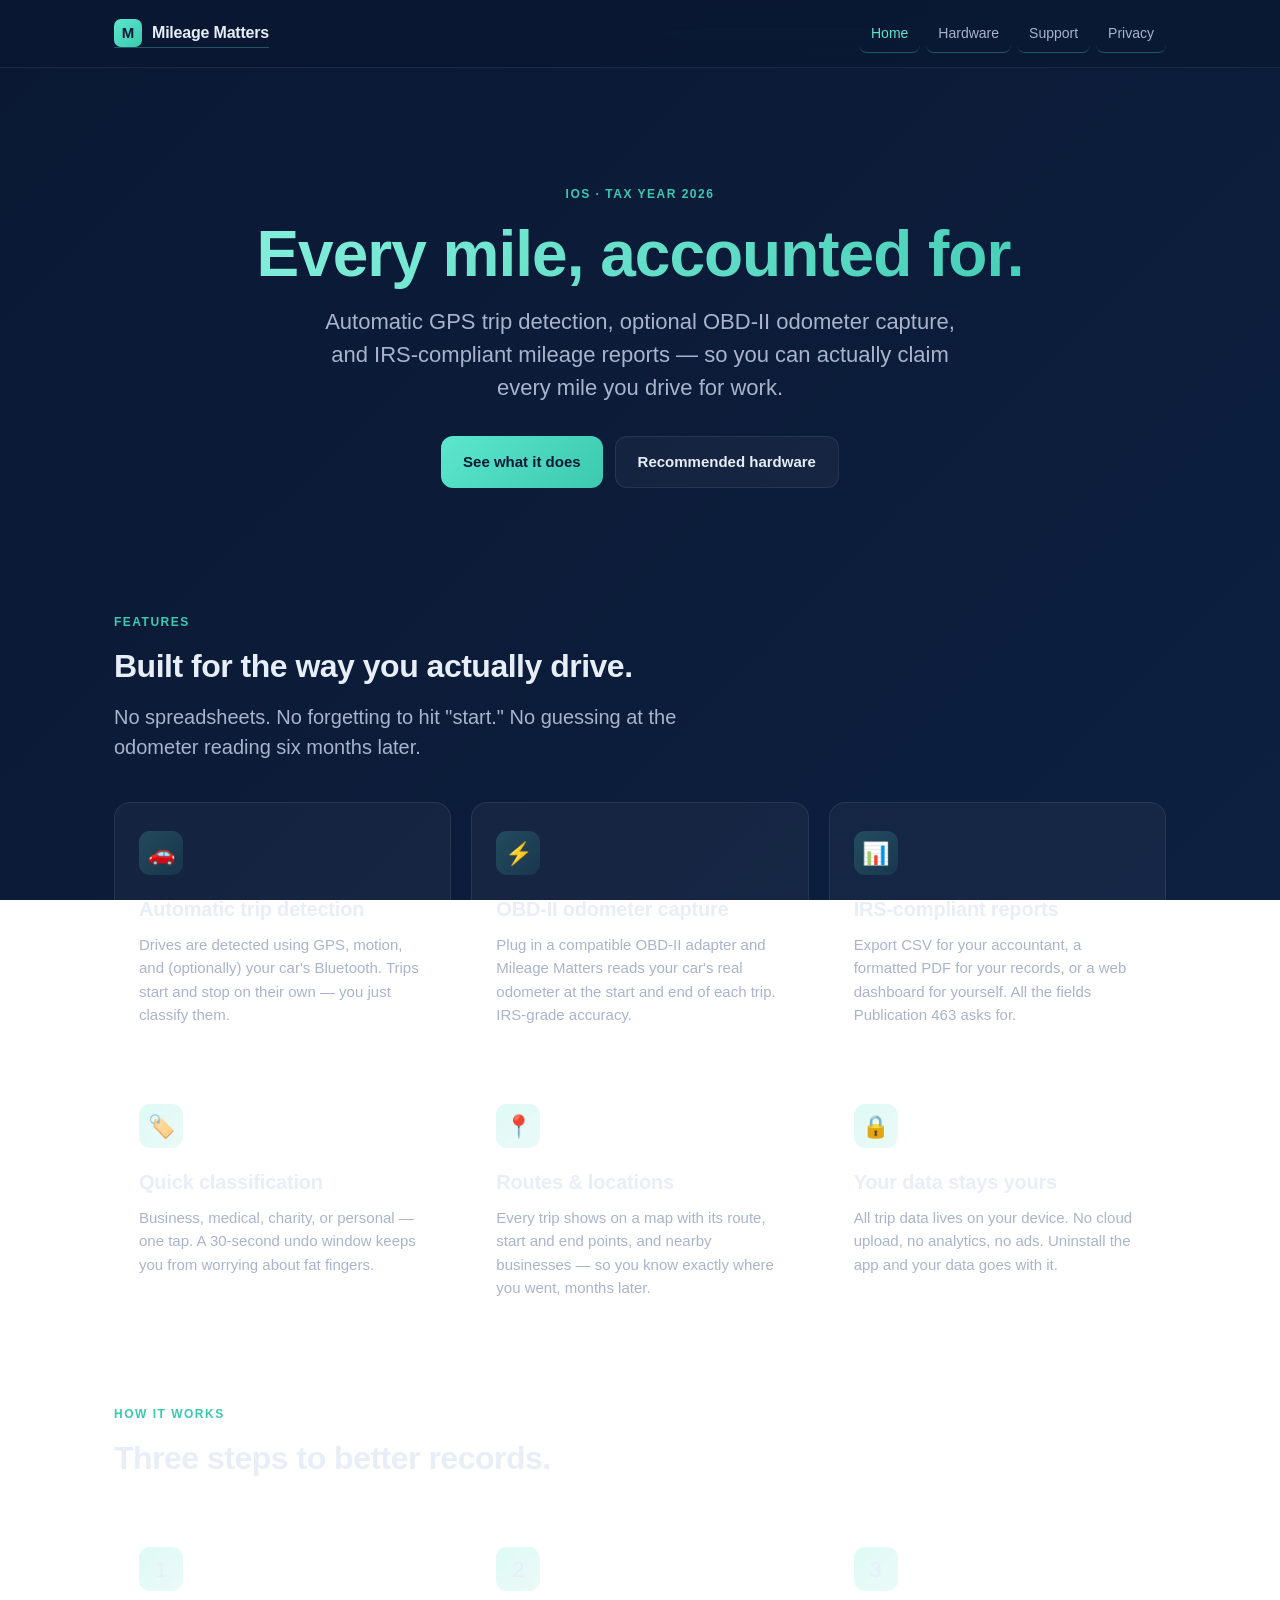
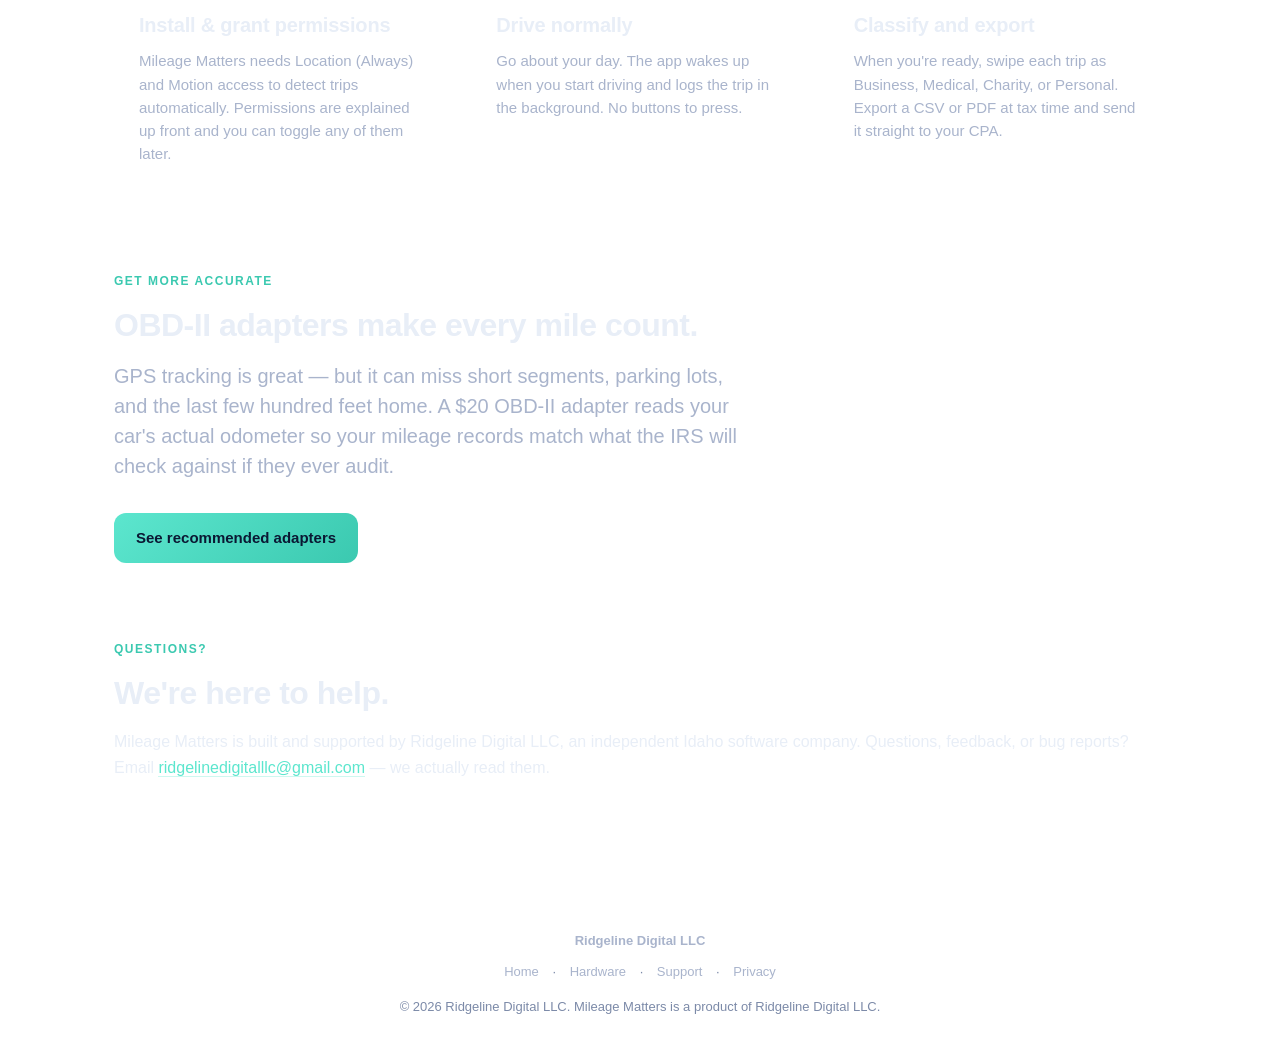
==== index.html @ 7e218392 "Add files via upload" ====
<!DOCTYPE html>
<html lang="en">
<head>
<meta charset="UTF-8">
<meta name="viewport" content="width=device-width, initial-scale=1.0">
<title>Mileage Matters — Automatic IRS Mileage Tracker for iPhone</title>
<meta name="description" content="Automatically track business, medical, and charity miles for IRS tax deductions. GPS + OBD-II odometer capture. Built by Ridgeline Digital LLC.">
<link rel="stylesheet" href="styles.css">
</head>
<body>

<nav class="site-nav">
  <div class="site-nav-inner">
    <a href="index.html" class="brand">
      <div class="brand-mark">M</div>
      <span>Mileage Matters</span>
    </a>
    <div class="nav-links">
      <a href="index.html" class="active">Home</a>
      <a href="hardware.html">Hardware</a>
      <a href="support.html">Support</a>
      <a href="https://supermann-id.github.io/mileage-tracker-privacy/privacy-policy.html">Privacy</a>
    </div>
  </div>
</nav>

<div class="container">

  <section class="hero">
    <span class="eyebrow">iOS · Tax Year 2026</span>
    <h1>Every mile, accounted for.</h1>
    <p class="lede">Automatic GPS trip detection, optional OBD-II odometer capture, and IRS-compliant mileage reports — so you can actually claim every mile you drive for work.</p>

    <div class="cta-row">
      <a href="#features" class="button button-primary">See what it does</a>
      <a href="hardware.html" class="button button-secondary">Recommended hardware</a>
    </div>
  </section>

  <section id="features">
    <span class="eyebrow">Features</span>
    <h2>Built for the way you actually drive.</h2>
    <p class="lede">No spreadsheets. No forgetting to hit "start." No guessing at the odometer reading six months later.</p>

    <div class="feature-grid">

      <div class="feature-card">
        <div class="feature-icon">🚗</div>
        <h3>Automatic trip detection</h3>
        <p>Drives are detected using GPS, motion, and (optionally) your car's Bluetooth. Trips start and stop on their own — you just classify them.</p>
      </div>

      <div class="feature-card">
        <div class="feature-icon">⚡</div>
        <h3>OBD-II odometer capture</h3>
        <p>Plug in a compatible OBD-II adapter and Mileage Matters reads your car's real odometer at the start and end of each trip. IRS-grade accuracy.</p>
      </div>

      <div class="feature-card">
        <div class="feature-icon">📊</div>
        <h3>IRS-compliant reports</h3>
        <p>Export CSV for your accountant, a formatted PDF for your records, or a web dashboard for yourself. All the fields Publication 463 asks for.</p>
      </div>

      <div class="feature-card">
        <div class="feature-icon">🏷️</div>
        <h3>Quick classification</h3>
        <p>Business, medical, charity, or personal — one tap. A 30-second undo window keeps you from worrying about fat fingers.</p>
      </div>

      <div class="feature-card">
        <div class="feature-icon">📍</div>
        <h3>Routes & locations</h3>
        <p>Every trip shows on a map with its route, start and end points, and nearby businesses — so you know exactly where you went, months later.</p>
      </div>

      <div class="feature-card">
        <div class="feature-icon">🔒</div>
        <h3>Your data stays yours</h3>
        <p>All trip data lives on your device. No cloud upload, no analytics, no ads. Uninstall the app and your data goes with it.</p>
      </div>

    </div>
  </section>

  <section>
    <span class="eyebrow">How it works</span>
    <h2>Three steps to better records.</h2>

    <div class="feature-grid">

      <div class="feature-card">
        <div class="feature-icon">1</div>
        <h3>Install & grant permissions</h3>
        <p>Mileage Matters needs Location (Always) and Motion access to detect trips automatically. Permissions are explained up front and you can toggle any of them later.</p>
      </div>

      <div class="feature-card">
        <div class="feature-icon">2</div>
        <h3>Drive normally</h3>
        <p>Go about your day. The app wakes up when you start driving and logs the trip in the background. No buttons to press.</p>
      </div>

      <div class="feature-card">
        <div class="feature-icon">3</div>
        <h3>Classify and export</h3>
        <p>When you're ready, swipe each trip as Business, Medical, Charity, or Personal. Export a CSV or PDF at tax time and send it straight to your CPA.</p>
      </div>

    </div>
  </section>

  <section>
    <span class="eyebrow">Get more accurate</span>
    <h2>OBD-II adapters make every mile count.</h2>
    <p class="lede">GPS tracking is great — but it can miss short segments, parking lots, and the last few hundred feet home. A $20 OBD-II adapter reads your car's actual odometer so your mileage records match what the IRS will check against if they ever audit.</p>

    <div class="cta-row" style="justify-content: flex-start;">
      <a href="hardware.html" class="button button-primary">See recommended adapters</a>
    </div>
  </section>

  <section>
    <span class="eyebrow">Questions?</span>
    <h2>We're here to help.</h2>
    <p>Mileage Matters is built and supported by Ridgeline Digital LLC, an independent Idaho software company. Questions, feedback, or bug reports? Email <a href="mailto:ridgelinedigitalllc@gmail.com">ridgelinedigitalllc@gmail.com</a> — we actually read them.</p>
  </section>

</div>

<footer class="site-footer">
  <div class="footer-brand">Ridgeline Digital LLC</div>
  <div>
    <a href="index.html">Home</a> ·
    <a href="hardware.html">Hardware</a> ·
    <a href="support.html">Support</a> ·
    <a href="https://supermann-id.github.io/mileage-tracker-privacy/privacy-policy.html">Privacy</a>
  </div>
  <div style="margin-top: 14px;">© 2026 Ridgeline Digital LLC. Mileage Matters is a product of Ridgeline Digital LLC.</div>
</footer>

</body>
</html>
---- styles.css ----
/* Ridgeline Digital — Shared Stylesheet
   Used by: index.html, hardware.html, support.html
   ------------------------------------------------ */

:root {
  --bg: #0A1833;
  --bg-end: #0D2040;
  --surface: #122449;
  --surface-raised: rgba(255, 255, 255, 0.04);
  --border: rgba(255, 255, 255, 0.08);
  --text: #E8EEF7;
  --text-secondary: #A9B4CC;
  --text-muted: #7C8AA8;
  --accent: #3BC9B0;
  --accent-light: #5CE6CE;
  --accent-bright: #8FF5E2;
  --warn: #FFB547;
  --success: #55D98B;
}

* { box-sizing: border-box; }

html { scroll-behavior: smooth; }

body {
  margin: 0;
  padding: 0;
  font-family: -apple-system, BlinkMacSystemFont, "Segoe UI", Roboto, "Helvetica Neue", Arial, sans-serif;
  background: linear-gradient(135deg, var(--bg) 0%, var(--bg-end) 100%);
  background-attachment: fixed;
  color: var(--text);
  line-height: 1.6;
  min-height: 100vh;
  -webkit-font-smoothing: antialiased;
  -moz-osx-font-smoothing: grayscale;
}

/* ───────── Site nav ───────── */

.site-nav {
  position: sticky;
  top: 0;
  z-index: 100;
  backdrop-filter: blur(20px);
  -webkit-backdrop-filter: blur(20px);
  background: rgba(10, 24, 51, 0.85);
  border-bottom: 1px solid var(--border);
}

.site-nav-inner {
  max-width: 1100px;
  margin: 0 auto;
  padding: 14px 24px;
  display: flex;
  align-items: center;
  justify-content: space-between;
  gap: 16px;
}

.brand {
  display: flex;
  align-items: center;
  gap: 10px;
  font-size: 16px;
  font-weight: 700;
  color: var(--text);
  text-decoration: none;
  letter-spacing: -0.2px;
}

.brand-mark {
  width: 28px;
  height: 28px;
  border-radius: 7px;
  background: linear-gradient(135deg, var(--accent-light), var(--accent));
  display: grid;
  place-items: center;
  font-size: 15px;
  color: #0A1833;
  font-weight: 900;
}

.nav-links {
  display: flex;
  gap: 6px;
  align-items: center;
}

.nav-links a {
  color: var(--text-secondary);
  text-decoration: none;
  font-size: 14px;
  font-weight: 500;
  padding: 8px 12px;
  border-radius: 8px;
  transition: color 0.15s, background 0.15s;
}

.nav-links a:hover {
  color: var(--accent-light);
  background: rgba(92, 230, 206, 0.08);
}

.nav-links a.active {
  color: var(--accent-light);
}

/* ───────── Layout containers ───────── */

.container {
  max-width: 1100px;
  margin: 0 auto;
  padding: 48px 24px 96px;
}

.container-narrow {
  max-width: 760px;
  margin: 0 auto;
  padding: 48px 24px 96px;
}

section {
  margin-bottom: 72px;
}

section:last-child {
  margin-bottom: 0;
}

/* ───────── Typography ───────── */

.eyebrow {
  display: inline-block;
  font-size: 12px;
  font-weight: 700;
  letter-spacing: 1.5px;
  text-transform: uppercase;
  color: var(--accent);
  margin-bottom: 14px;
}

h1 {
  font-size: 52px;
  font-weight: 800;
  margin: 0 0 16px;
  letter-spacing: -1px;
  line-height: 1.1;
  background: linear-gradient(135deg, var(--accent-bright), var(--accent));
  -webkit-background-clip: text;
  -webkit-text-fill-color: transparent;
  background-clip: text;
}

h2 {
  font-size: 32px;
  font-weight: 700;
  margin: 0 0 16px;
  letter-spacing: -0.5px;
  line-height: 1.25;
}

h3 {
  font-size: 20px;
  font-weight: 600;
  margin: 0 0 10px;
  letter-spacing: -0.2px;
  color: var(--accent-light);
}

.lede {
  font-size: 20px;
  color: var(--text-secondary);
  max-width: 640px;
  margin: 0 0 32px;
  line-height: 1.5;
}

p { margin: 0 0 14px; }

strong { color: var(--accent-light); font-weight: 600; }

a {
  color: var(--accent-light);
  text-decoration: none;
  border-bottom: 1px solid rgba(92, 230, 206, 0.3);
  transition: border-color 0.15s;
}
a:hover { border-bottom-color: var(--accent-light); }

ul { padding-left: 22px; margin: 0 0 14px; }
li { margin-bottom: 8px; }

/* ───────── Hero section (landing page) ───────── */

.hero {
  padding: 64px 0 48px;
  text-align: center;
}

.hero h1 {
  font-size: 64px;
}

.hero .lede {
  font-size: 22px;
  margin-left: auto;
  margin-right: auto;
}

.cta-row {
  display: flex;
  gap: 12px;
  justify-content: center;
  flex-wrap: wrap;
  margin-top: 28px;
}

.button {
  display: inline-flex;
  align-items: center;
  gap: 8px;
  padding: 13px 22px;
  font-size: 15px;
  font-weight: 600;
  border-radius: 12px;
  text-decoration: none;
  border: none;
  cursor: pointer;
  transition: transform 0.15s, box-shadow 0.15s, background 0.15s;
}

.button-primary {
  background: linear-gradient(135deg, var(--accent-light), var(--accent));
  color: #0A1833;
}
.button-primary:hover {
  transform: translateY(-1px);
  box-shadow: 0 8px 24px rgba(92, 230, 206, 0.25);
  border-bottom: none;
}

.button-secondary {
  background: var(--surface-raised);
  color: var(--text);
  border: 1px solid var(--border);
}
.button-secondary:hover {
  background: rgba(255, 255, 255, 0.08);
  border-bottom: 1px solid var(--border);
}

/* ───────── Feature grid ───────── */

.feature-grid {
  display: grid;
  grid-template-columns: repeat(auto-fit, minmax(280px, 1fr));
  gap: 20px;
  margin-top: 40px;
}

.feature-card {
  padding: 28px 24px;
  background: var(--surface-raised);
  border: 1px solid var(--border);
  border-radius: 16px;
  transition: transform 0.2s, border-color 0.2s;
}

.feature-card:hover {
  transform: translateY(-2px);
  border-color: rgba(92, 230, 206, 0.25);
}

.feature-icon {
  width: 44px;
  height: 44px;
  border-radius: 11px;
  background: linear-gradient(135deg, rgba(92, 230, 206, 0.2), rgba(59, 201, 176, 0.1));
  display: grid;
  place-items: center;
  margin-bottom: 18px;
  font-size: 22px;
}

.feature-card h3 {
  margin-bottom: 8px;
  color: var(--text);
}

.feature-card p {
  margin: 0;
  color: var(--text-secondary);
  font-size: 15px;
  line-height: 1.55;
}

/* ───────── Hardware / product cards ───────── */

.product-list {
  display: grid;
  grid-template-columns: repeat(auto-fit, minmax(320px, 1fr));
  gap: 20px;
  margin-top: 32px;
}

.product-card {
  background: var(--surface-raised);
  border: 1px solid var(--border);
  border-radius: 16px;
  padding: 24px;
  display: flex;
  flex-direction: column;
}

.product-card .badge {
  align-self: flex-start;
  display: inline-block;
  padding: 4px 10px;
  font-size: 11px;
  font-weight: 700;
  letter-spacing: 0.6px;
  text-transform: uppercase;
  border-radius: 6px;
  margin-bottom: 14px;
}
.product-card .badge.recommended {
  background: rgba(59, 201, 176, 0.15);
  color: var(--accent-light);
}
.product-card .badge.budget {
  background: rgba(255, 181, 71, 0.15);
  color: var(--warn);
}

.product-card h3 {
  color: var(--text);
  font-size: 18px;
  margin-bottom: 6px;
}

.product-card .model {
  color: var(--text-muted);
  font-size: 13px;
  margin-bottom: 14px;
}

.product-card .description {
  color: var(--text-secondary);
  font-size: 14px;
  line-height: 1.55;
  flex-grow: 1;
  margin-bottom: 16px;
}

.product-card .price {
  color: var(--text);
  font-size: 15px;
  font-weight: 600;
  margin-bottom: 16px;
}

.product-card .button {
  align-self: flex-start;
  width: auto;
}

/* ───────── Disclosure & info boxes ───────── */

.disclosure {
  padding: 16px 20px;
  background: rgba(255, 181, 71, 0.08);
  border-left: 3px solid var(--warn);
  border-radius: 8px;
  font-size: 13px;
  color: var(--text-secondary);
  margin-bottom: 32px;
}

.info-box {
  padding: 20px 24px;
  background: var(--surface-raised);
  border: 1px solid var(--border);
  border-radius: 12px;
  margin: 24px 0;
}

.info-box h3 {
  margin-top: 0;
  font-size: 16px;
}

/* ───────── Footer ───────── */

.site-footer {
  border-top: 1px solid var(--border);
  padding: 40px 24px;
  text-align: center;
  color: var(--text-muted);
  font-size: 13px;
}

.site-footer a {
  color: var(--text-secondary);
  margin: 0 10px;
  border-bottom: none;
}
.site-footer a:hover {
  color: var(--accent-light);
}

.footer-brand {
  color: var(--text-secondary);
  margin-bottom: 10px;
  font-weight: 600;
}

/* ───────── Mobile tweaks ───────── */

@media (max-width: 640px) {
  h1 { font-size: 38px; }
  .hero h1 { font-size: 44px; }
  h2 { font-size: 26px; }
  .lede { font-size: 17px; }
  .hero .lede { font-size: 18px; }
  .container, .container-narrow { padding: 32px 20px 64px; }
  .site-nav-inner { padding: 12px 18px; }
  .nav-links a { padding: 6px 10px; font-size: 13px; }
  .brand { font-size: 15px; }
}
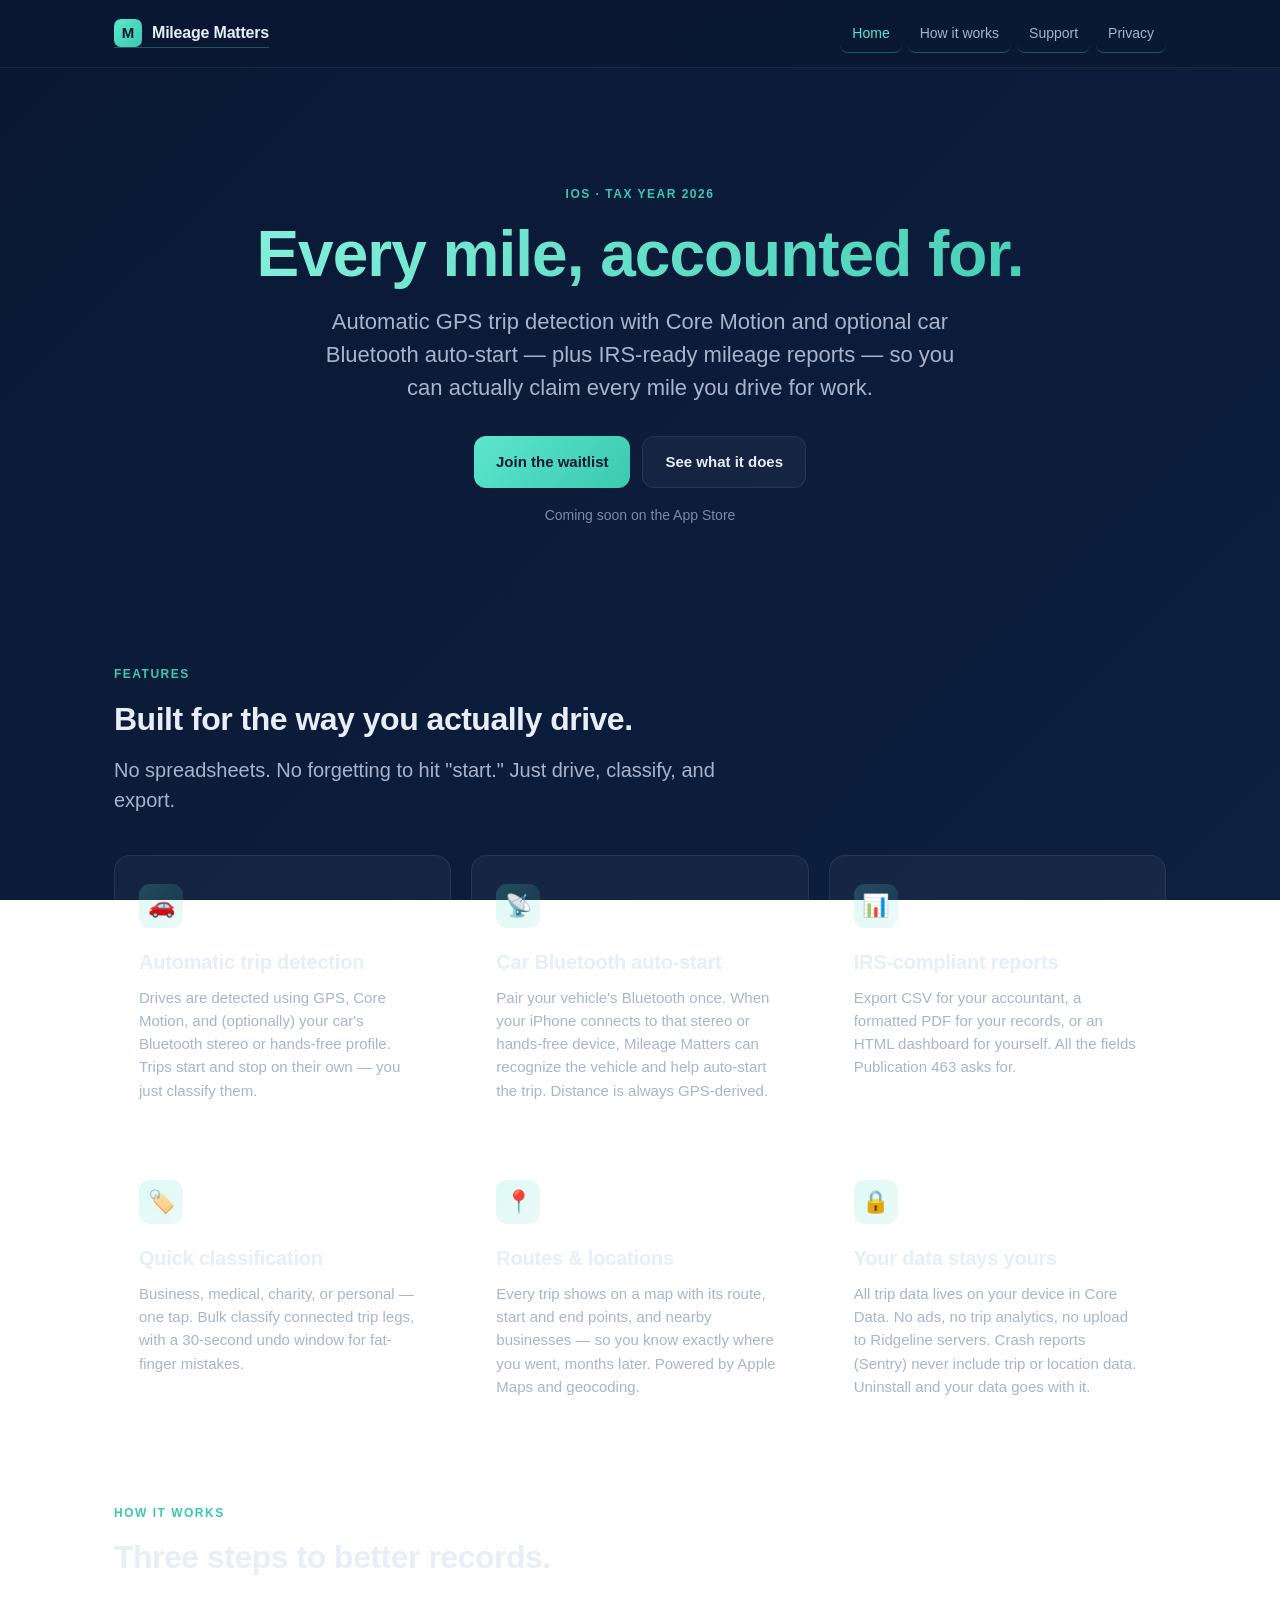
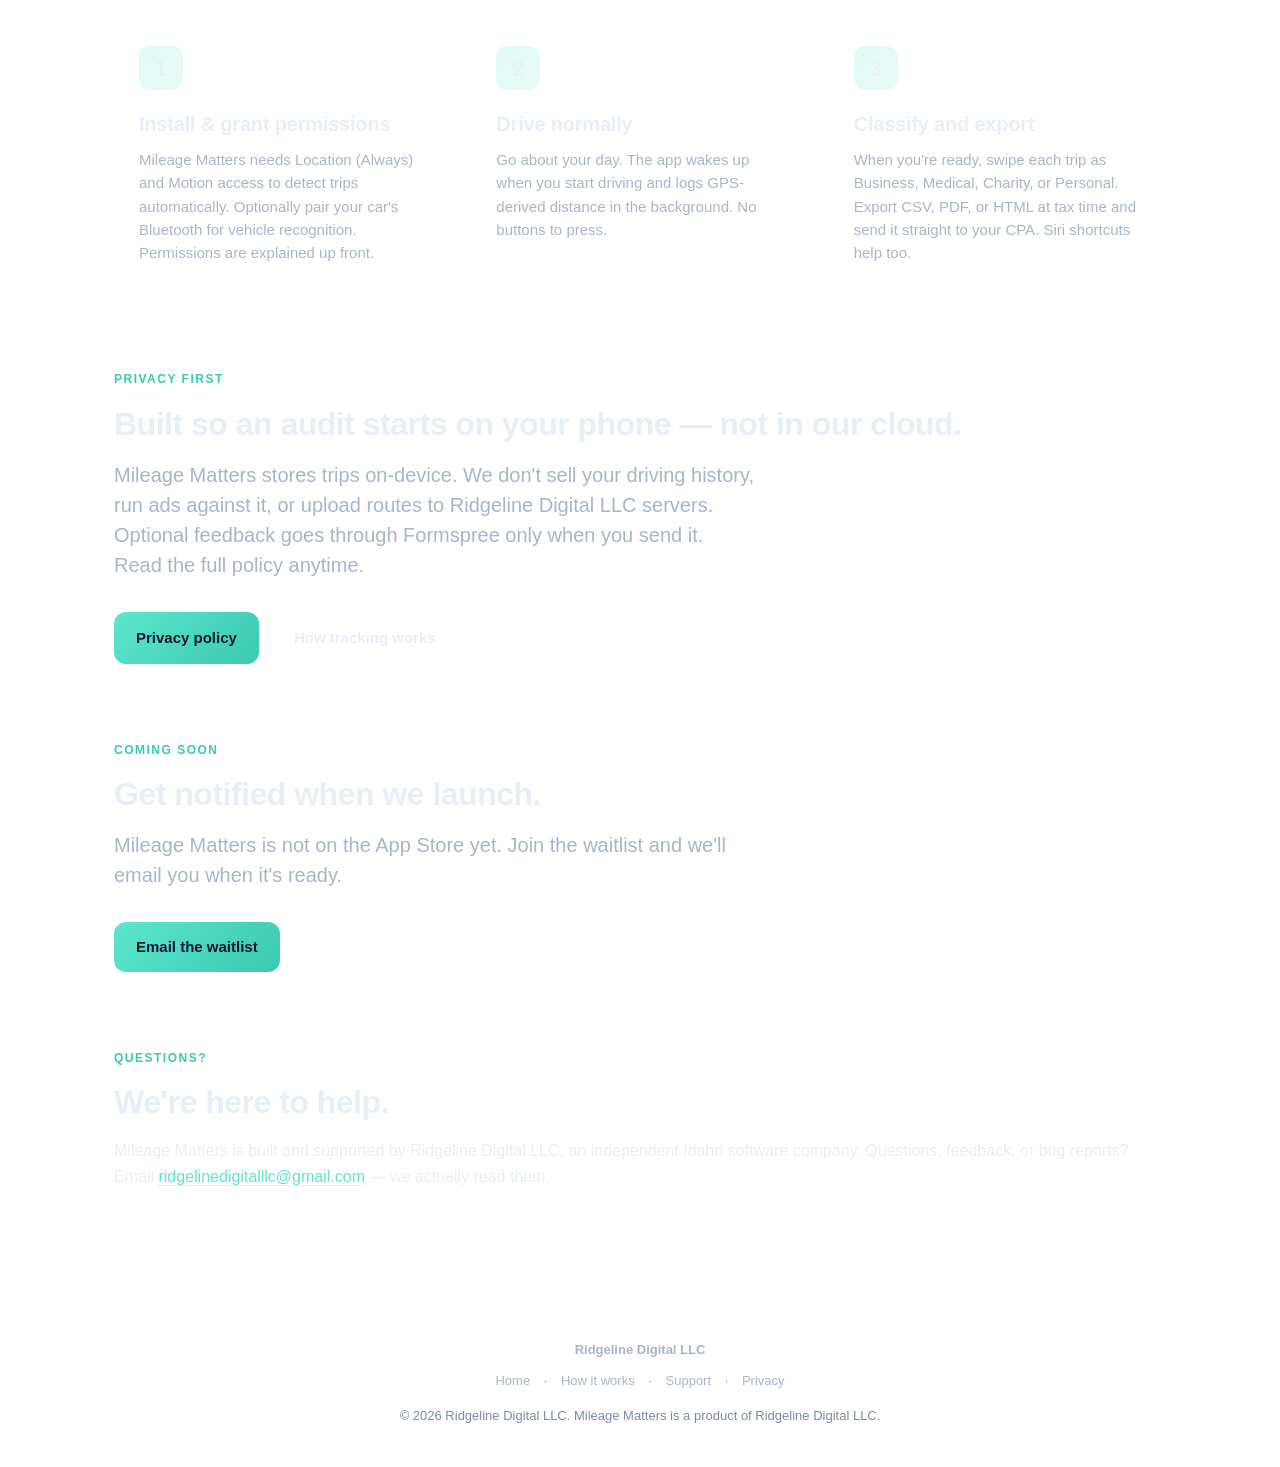
==== commit 6f1ecb8f: "Update index.html: GPS/BT messaging, waitlist CTA, local privacy links" ====
--- a/index.html
+++ b/index.html
@@ -4,7 +4,7 @@
 <meta charset="UTF-8">
 <meta name="viewport" content="width=device-width, initial-scale=1.0">
 <title>Mileage Matters — Automatic IRS Mileage Tracker for iPhone</title>
-<meta name="description" content="Automatically track business, medical, and charity miles for IRS tax deductions. GPS + OBD-II odometer capture. Built by Ridgeline Digital LLC.">
+<meta name="description" content="Automatically track business, medical, and charity miles for IRS tax deductions. GPS + Core Motion trip detection with optional car Bluetooth auto-start. Built by Ridgeline Digital LLC.">
 <link rel="stylesheet" href="styles.css">
 </head>
 <body>
@@ -17,9 +17,9 @@
     </a>
     <div class="nav-links">
       <a href="index.html" class="active">Home</a>
-      <a href="hardware.html">Hardware</a>
+      <a href="hardware.html">How it works</a>
       <a href="support.html">Support</a>
-      <a href="https://supermann-id.github.io/mileage-tracker-privacy/privacy-policy.html">Privacy</a>
+      <a href="privacy-policy.html">Privacy</a>
     </div>
   </div>
 </nav>
@@ -29,55 +29,56 @@
   <section class="hero">
     <span class="eyebrow">iOS · Tax Year 2026</span>
     <h1>Every mile, accounted for.</h1>
-    <p class="lede">Automatic GPS trip detection, optional OBD-II odometer capture, and IRS-compliant mileage reports — so you can actually claim every mile you drive for work.</p>
+    <p class="lede">Automatic GPS trip detection with Core Motion and optional car Bluetooth auto-start — plus IRS-ready mileage reports — so you can actually claim every mile you drive for work.</p>
 
     <div class="cta-row">
-      <a href="#features" class="button button-primary">See what it does</a>
-      <a href="hardware.html" class="button button-secondary">Recommended hardware</a>
+      <a href="mailto:ridgelinedigitalllc@gmail.com?subject=Mileage%20Matters%20waitlist" class="button button-primary">Join the waitlist</a>
+      <a href="#features" class="button button-secondary">See what it does</a>
     </div>
+    <p style="margin-top: 16px; color: var(--text-muted); font-size: 14px;">Coming soon on the App Store</p>
   </section>
 
   <section id="features">
     <span class="eyebrow">Features</span>
     <h2>Built for the way you actually drive.</h2>
-    <p class="lede">No spreadsheets. No forgetting to hit "start." No guessing at the odometer reading six months later.</p>
+    <p class="lede">No spreadsheets. No forgetting to hit "start." Just drive, classify, and export.</p>
 
     <div class="feature-grid">
 
       <div class="feature-card">
         <div class="feature-icon">🚗</div>
         <h3>Automatic trip detection</h3>
-        <p>Drives are detected using GPS, motion, and (optionally) your car's Bluetooth. Trips start and stop on their own — you just classify them.</p>
+        <p>Drives are detected using GPS, Core Motion, and (optionally) your car's Bluetooth stereo or hands-free profile. Trips start and stop on their own — you just classify them.</p>
       </div>
 
       <div class="feature-card">
-        <div class="feature-icon">⚡</div>
-        <h3>OBD-II odometer capture</h3>
-        <p>Plug in a compatible OBD-II adapter and Mileage Matters reads your car's real odometer at the start and end of each trip. IRS-grade accuracy.</p>
+        <div class="feature-icon">📡</div>
+        <h3>Car Bluetooth auto-start</h3>
+        <p>Pair your vehicle's Bluetooth once. When your iPhone connects to that stereo or hands-free device, Mileage Matters can recognize the vehicle and help auto-start the trip. Distance is always GPS-derived.</p>
       </div>
 
       <div class="feature-card">
         <div class="feature-icon">📊</div>
         <h3>IRS-compliant reports</h3>
-        <p>Export CSV for your accountant, a formatted PDF for your records, or a web dashboard for yourself. All the fields Publication 463 asks for.</p>
+        <p>Export CSV for your accountant, a formatted PDF for your records, or an HTML dashboard for yourself. All the fields Publication 463 asks for.</p>
       </div>
 
       <div class="feature-card">
         <div class="feature-icon">🏷️</div>
         <h3>Quick classification</h3>
-        <p>Business, medical, charity, or personal — one tap. A 30-second undo window keeps you from worrying about fat fingers.</p>
+        <p>Business, medical, charity, or personal — one tap. Bulk classify connected trip legs, with a 30-second undo window for fat-finger mistakes.</p>
       </div>
 
       <div class="feature-card">
         <div class="feature-icon">📍</div>
-        <h3>Routes & locations</h3>
-        <p>Every trip shows on a map with its route, start and end points, and nearby businesses — so you know exactly where you went, months later.</p>
+        <h3>Routes &amp; locations</h3>
+        <p>Every trip shows on a map with its route, start and end points, and nearby businesses — so you know exactly where you went, months later. Powered by Apple Maps and geocoding.</p>
       </div>
 
       <div class="feature-card">
         <div class="feature-icon">🔒</div>
         <h3>Your data stays yours</h3>
-        <p>All trip data lives on your device. No cloud upload, no analytics, no ads. Uninstall the app and your data goes with it.</p>
+        <p>All trip data lives on your device in Core Data. No ads, no trip analytics, no upload to Ridgeline servers. Crash reports (Sentry) never include trip or location data. Uninstall and your data goes with it.</p>
       </div>
 
     </div>
@@ -91,32 +92,42 @@
 
       <div class="feature-card">
         <div class="feature-icon">1</div>
-        <h3>Install & grant permissions</h3>
-        <p>Mileage Matters needs Location (Always) and Motion access to detect trips automatically. Permissions are explained up front and you can toggle any of them later.</p>
+        <h3>Install &amp; grant permissions</h3>
+        <p>Mileage Matters needs Location (Always) and Motion access to detect trips automatically. Optionally pair your car's Bluetooth for vehicle recognition. Permissions are explained up front.</p>
       </div>
 
       <div class="feature-card">
         <div class="feature-icon">2</div>
         <h3>Drive normally</h3>
-        <p>Go about your day. The app wakes up when you start driving and logs the trip in the background. No buttons to press.</p>
+        <p>Go about your day. The app wakes up when you start driving and logs GPS-derived distance in the background. No buttons to press.</p>
       </div>
 
       <div class="feature-card">
         <div class="feature-icon">3</div>
         <h3>Classify and export</h3>
-        <p>When you're ready, swipe each trip as Business, Medical, Charity, or Personal. Export a CSV or PDF at tax time and send it straight to your CPA.</p>
+        <p>When you're ready, swipe each trip as Business, Medical, Charity, or Personal. Export CSV, PDF, or HTML at tax time and send it straight to your CPA. Siri shortcuts help too.</p>
       </div>
 
     </div>
   </section>
 
   <section>
-    <span class="eyebrow">Get more accurate</span>
-    <h2>OBD-II adapters make every mile count.</h2>
-    <p class="lede">GPS tracking is great — but it can miss short segments, parking lots, and the last few hundred feet home. A $20 OBD-II adapter reads your car's actual odometer so your mileage records match what the IRS will check against if they ever audit.</p>
+    <span class="eyebrow">Privacy first</span>
+    <h2>Built so an audit starts on your phone — not in our cloud.</h2>
+    <p class="lede">Mileage Matters stores trips on-device. We don't sell your driving history, run ads against it, or upload routes to Ridgeline Digital LLC servers. Optional feedback goes through Formspree only when you send it. Read the full policy anytime.</p>
 
     <div class="cta-row" style="justify-content: flex-start;">
-      <a href="hardware.html" class="button button-primary">See recommended adapters</a>
+      <a href="privacy-policy.html" class="button button-primary">Privacy policy</a>
+      <a href="hardware.html" class="button button-secondary">How tracking works</a>
+    </div>
+  </section>
+
+  <section>
+    <span class="eyebrow">Coming soon</span>
+    <h2>Get notified when we launch.</h2>
+    <p class="lede">Mileage Matters is not on the App Store yet. Join the waitlist and we'll email you when it's ready.</p>
+    <div class="cta-row" style="justify-content: flex-start;">
+      <a href="mailto:ridgelinedigitalllc@gmail.com?subject=Mileage%20Matters%20waitlist" class="button button-primary">Email the waitlist</a>
     </div>
   </section>
 
@@ -132,9 +143,9 @@
   <div class="footer-brand">Ridgeline Digital LLC</div>
   <div>
     <a href="index.html">Home</a> ·
-    <a href="hardware.html">Hardware</a> ·
+    <a href="hardware.html">How it works</a> ·
     <a href="support.html">Support</a> ·
-    <a href="https://supermann-id.github.io/mileage-tracker-privacy/privacy-policy.html">Privacy</a>
+    <a href="privacy-policy.html">Privacy</a>
   </div>
   <div style="margin-top: 14px;">© 2026 Ridgeline Digital LLC. Mileage Matters is a product of Ridgeline Digital LLC.</div>
 </footer>
